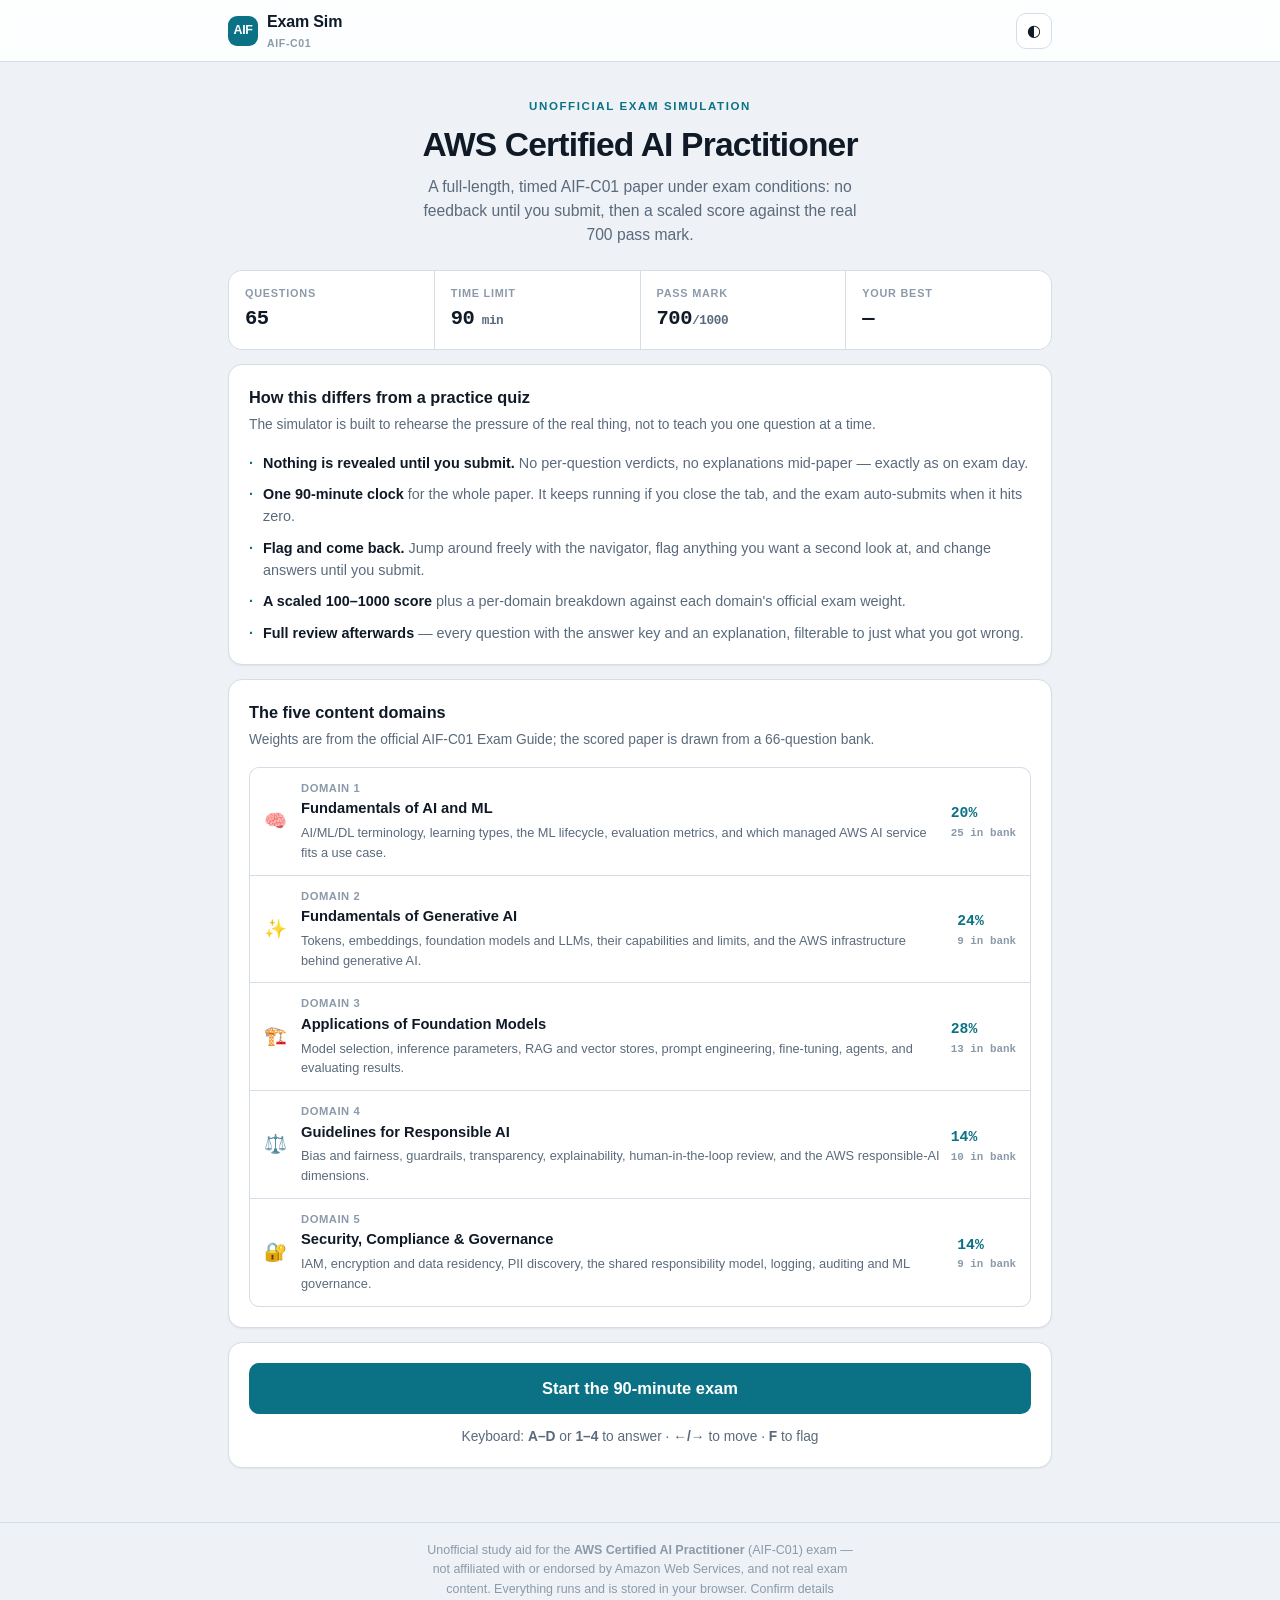
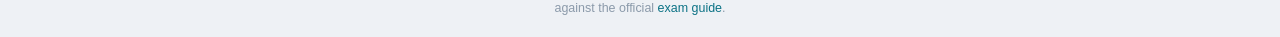
==== index.html @ cd9b76d7 "AIF-C01 Exam Sim: full-length timed exam simulator A companion to the AIF-C01 Trainer that rehearses" ====
<!DOCTYPE html>
<html lang="en">
<head>
  <meta charset="UTF-8" />
  <meta name="viewport" content="width=device-width, initial-scale=1.0" />
  <meta name="description" content="A free, unofficial full-length exam simulator for the AWS Certified AI Practitioner (AIF-C01): 65 questions, a 90-minute clock, flag-for-review, and a scaled 100-1000 score against the real 700 pass mark." />
  <meta name="color-scheme" content="light dark" />
  <title>AIF-C01 Exam Sim — AWS Certified AI Practitioner</title>
  <link rel="stylesheet" href="./assets/css/styles.css" />
  <link rel="icon" href="data:image/svg+xml,%3Csvg xmlns='http://www.w3.org/2000/svg' viewBox='0 0 100 100'%3E%3Crect width='100' height='100' rx='22' fill='%230b7285'/%3E%3Ctext x='50' y='50' text-anchor='middle' dominant-baseline='central' font-family='monospace' font-size='44' font-weight='bold' fill='%23fff'%3E%E2%8F%B1%3C/text%3E%3C/svg%3E" />
</head>
<body>
  <header class="bar">
    <div class="bar__inner">
      <a class="brand" href="./">
        <span class="brand__mark">AIF</span>
        <span class="brand__name">Exam&nbsp;Sim<small>AIF-C01</small></span>
      </a>
      <span class="bar__spacer"></span>
      <div id="status" class="status" aria-live="off"></div>
      <button class="iconbtn" data-act="theme" aria-label="Toggle light or dark theme" title="Toggle theme">◐</button>
    </div>
  </header>

  <main id="app" class="app">
    <noscript>
      <div class="card">
        <h2 class="card__title">JavaScript required</h2>
        <p class="card__sub">This simulator runs entirely in your browser and needs JavaScript enabled.</p>
      </div>
    </noscript>
  </main>

  <div id="dialog"></div>

  <footer class="foot">
    <p>
      Unofficial study aid for the <strong>AWS Certified AI Practitioner</strong> (AIF-C01) exam — not affiliated with
      or endorsed by Amazon Web Services, and not real exam content. Everything runs and is stored in your browser.
      Confirm details against the official
      <a href="https://aws.amazon.com/certification/certified-ai-practitioner/" target="_blank" rel="noopener">exam guide</a>.
    </p>
  </footer>

  <!-- Classic scripts, no bundler: works on GitHub Pages and straight from file:// -->
  <script src="./assets/js/domains.js"></script>
  <script src="./assets/js/questions.js"></script>
  <script src="./assets/js/app.js"></script>
</body>
</html>
---- assets/css/styles.css ----
/* ===== AIF-C01 Exam Sim — styles ========================================= */
/* An exam-console look: cool slate surfaces, a cyan accent, and a monospace
   timer/navigator. Deliberately distinct from the AIF-C01 Trainer's
   AWS-orange quiz theme so the two apps never get confused for each other. */

:root {
  --bg: #eef1f5;
  --bg-elev: #ffffff;
  --bg-sunken: #e4e9ef;
  --text: #101a26;
  --text-dim: #5a6a7c;
  --text-faint: #8b9aaa;
  --border: #d5dde6;
  --border-strong: #b9c6d3;

  --accent: #0b7285;
  --accent-soft: #0b728514;
  --accent-ink: #ffffff;

  --flag: #b5830c;
  --good: #15803d;
  --mid: #b45309;
  --low: #b91c1c;

  --shadow: 0 1px 2px rgba(15, 30, 45, .05), 0 10px 30px rgba(15, 30, 45, .06);
  --shadow-sm: 0 1px 2px rgba(15, 30, 45, .06);
  --radius: 14px;
  --radius-sm: 10px;
  --maxw: 860px;
  --mono: ui-monospace, SFMono-Regular, "SF Mono", Menlo, Consolas, monospace;
  color-scheme: light;
}

:root[data-theme="dark"] {
  --bg: #0b1219;
  --bg-elev: #131e29;
  --bg-sunken: #0e1822;
  --text: #e8eef4;
  --text-dim: #93a5b6;
  --text-faint: #6b7d8f;
  --border: #22313f;
  --border-strong: #35485a;

  --accent: #22d3ee;
  --accent-soft: #22d3ee1a;
  --accent-ink: #06202a;

  --flag: #fbbf24;
  --good: #34d399;
  --mid: #fbbf24;
  --low: #f87171;

  --shadow: 0 1px 2px rgba(0, 0, 0, .5), 0 14px 36px rgba(0, 0, 0, .45);
  --shadow-sm: 0 1px 3px rgba(0, 0, 0, .45);
  color-scheme: dark;
}

* { box-sizing: border-box; }
html, body { margin: 0; }
body {
  font-family: -apple-system, BlinkMacSystemFont, "SF Pro Text", "Segoe UI", Roboto, Helvetica, Arial, sans-serif;
  background: var(--bg);
  color: var(--text);
  line-height: 1.55;
  -webkit-font-smoothing: antialiased;
  min-height: 100vh;
  display: flex;
  flex-direction: column;
}
a { color: var(--accent); }

/* ---------------------------------------------------------------- chrome -- */
.bar {
  position: sticky; top: 0; z-index: 20;
  background: color-mix(in srgb, var(--bg-elev) 88%, transparent);
  backdrop-filter: saturate(180%) blur(14px);
  -webkit-backdrop-filter: saturate(180%) blur(14px);
  border-bottom: 1px solid var(--border);
}
.bar__inner {
  max-width: var(--maxw); margin: 0 auto; padding: 10px 18px;
  display: flex; align-items: center; gap: 12px;
}
.brand { display: flex; align-items: center; gap: 9px; text-decoration: none; color: var(--text); font-weight: 700; }
.brand__mark {
  display: grid; place-items: center; width: 30px; height: 30px; flex: none;
  border-radius: 9px; background: var(--accent); color: var(--accent-ink);
  font-size: .78rem; font-weight: 800; letter-spacing: -.03em;
}
.brand__name { font-size: 1rem; letter-spacing: -.01em; }
.brand__name small { display: block; font-size: .66rem; font-weight: 600; color: var(--text-faint); letter-spacing: .06em; text-transform: uppercase; }
.bar__spacer { flex: 1; }

/* live exam status in the top bar */
.status { display: flex; align-items: center; gap: 10px; }
.clock {
  font-family: var(--mono); font-size: .95rem; font-weight: 700;
  padding: 5px 11px; border-radius: 9px; letter-spacing: .02em;
  background: var(--bg-sunken); border: 1px solid var(--border); color: var(--text);
  font-variant-numeric: tabular-nums;
}
.clock--warn { color: var(--mid); border-color: color-mix(in srgb, var(--mid) 50%, var(--border)); background: color-mix(in srgb, var(--mid) 12%, var(--bg-elev)); }
.clock--danger {
  color: var(--low); border-color: color-mix(in srgb, var(--low) 55%, var(--border));
  background: color-mix(in srgb, var(--low) 12%, var(--bg-elev));
  animation: pulse 1.4s ease-in-out infinite;
}
@keyframes pulse { 50% { opacity: .55; } }
.counter { font-family: var(--mono); font-size: .85rem; color: var(--text-dim); font-variant-numeric: tabular-nums; white-space: nowrap; }

.iconbtn {
  border: 1px solid var(--border); background: var(--bg-elev); color: var(--text);
  width: 36px; height: 36px; flex: none; border-radius: 10px; font-size: 1rem;
  cursor: pointer; display: grid; place-items: center;
  transition: transform .1s ease, border-color .15s ease;
}
.iconbtn:hover { border-color: var(--border-strong); }
.iconbtn:active { transform: scale(.92); }

.app { flex: 1; width: 100%; max-width: var(--maxw); margin: 0 auto; padding: 22px 18px 40px; }
.foot { border-top: 1px solid var(--border); padding: 18px; text-align: center; color: var(--text-faint); font-size: .78rem; }
.foot a { color: var(--accent); text-decoration: none; }
.foot a:hover { text-decoration: underline; }
.foot p { margin: 0 auto; max-width: 62ch; }

/* ---------------------------------------------------------------- shared -- */
.view { animation: rise .26s ease; }
@keyframes rise { from { opacity: 0; transform: translateY(6px); } to { opacity: 1; transform: none; } }

.card {
  background: var(--bg-elev); border: 1px solid var(--border);
  border-radius: var(--radius); padding: 20px; margin-bottom: 14px; box-shadow: var(--shadow-sm);
}
.card__title { margin: 0 0 4px; font-size: 1.02rem; font-weight: 700; }
.card__sub { margin: 0 0 16px; font-size: .86rem; color: var(--text-dim); }

.btn {
  border: 1px solid transparent; border-radius: var(--radius-sm); padding: 11px 18px;
  font-size: .95rem; font-weight: 650; cursor: pointer; font-family: inherit;
  transition: transform .08s ease, opacity .2s ease, border-color .15s ease, background .15s ease;
}
.btn:active { transform: scale(.975); }
.btn:disabled { opacity: .38; cursor: not-allowed; }
.btn--primary { background: var(--accent); color: var(--accent-ink); }
.btn--primary:hover:not(:disabled) { background: color-mix(in srgb, var(--accent) 88%, var(--text)); }
.btn--outline { background: var(--bg-elev); color: var(--text); border-color: var(--border-strong); }
.btn--outline:hover:not(:disabled) { border-color: var(--accent); color: var(--accent); }
.btn--ghost { background: transparent; color: var(--text-dim); }
.btn--ghost:hover:not(:disabled) { color: var(--accent); }
.btn--danger { background: var(--low); color: #fff; }
.btn--lg { padding: 15px 26px; font-size: 1.03rem; }
.btn--block { width: 100%; }
.row { display: flex; gap: 10px; flex-wrap: wrap; }
.row--end { justify-content: flex-end; }
.row--between { justify-content: space-between; align-items: center; }
.grow { flex: 1; }

.pill {
  display: inline-flex; align-items: center; gap: 5px;
  font-size: .7rem; font-weight: 750; text-transform: uppercase; letter-spacing: .05em;
  padding: 3px 9px; border-radius: 999px; white-space: nowrap;
  background: var(--accent-soft); color: var(--accent);
  border: 1px solid color-mix(in srgb, var(--accent) 28%, transparent);
}
.pill--flag { background: color-mix(in srgb, var(--flag) 14%, transparent); color: var(--flag); border-color: color-mix(in srgb, var(--flag) 32%, transparent); }
.pill--good { background: color-mix(in srgb, var(--good) 13%, transparent); color: var(--good); border-color: color-mix(in srgb, var(--good) 30%, transparent); }
.pill--low  { background: color-mix(in srgb, var(--low) 13%, transparent);  color: var(--low);  border-color: color-mix(in srgb, var(--low) 30%, transparent); }
.pill--mute { background: var(--bg-sunken); color: var(--text-dim); border-color: var(--border); }

.note {
  border-radius: var(--radius-sm); padding: 12px 14px; font-size: .86rem;
  border: 1px solid color-mix(in srgb, var(--mid) 40%, var(--border));
  background: color-mix(in srgb, var(--mid) 9%, var(--bg-elev));
}
.note strong { color: var(--text); }

/* ------------------------------------------------------------ intro view -- */
.hero { text-align: center; padding: 14px 0 22px; }
.hero__eyebrow { font-size: .72rem; font-weight: 750; text-transform: uppercase; letter-spacing: .14em; color: var(--accent); margin: 0 0 10px; }
.hero__title { font-size: 2.1rem; font-weight: 800; letter-spacing: -.025em; margin: 0 0 10px; line-height: 1.15; }
.hero__sub { color: var(--text-dim); max-width: 50ch; margin: 0 auto; font-size: .98rem; }

.specs { display: grid; grid-template-columns: repeat(2, 1fr); gap: 1px; background: var(--border); border: 1px solid var(--border); border-radius: var(--radius); overflow: hidden; }
@media (min-width: 620px) { .specs { grid-template-columns: repeat(4, 1fr); } }
.spec { background: var(--bg-elev); padding: 14px 16px; }
.spec__k { font-size: .68rem; font-weight: 750; text-transform: uppercase; letter-spacing: .07em; color: var(--text-faint); }
.spec__v { font-size: 1.28rem; font-weight: 800; font-family: var(--mono); letter-spacing: -.02em; margin-top: 2px; font-variant-numeric: tabular-nums; }
.spec__v small { font-family: inherit; font-size: .62em; font-weight: 700; color: var(--text-dim); }

.rules { list-style: none; margin: 0; padding: 0; display: grid; gap: 9px; }
.rules li { display: flex; gap: 10px; font-size: .9rem; color: var(--text-dim); align-items: flex-start; }
.rules li b { color: var(--text); font-weight: 650; }
.rules__mark { flex: none; color: var(--accent); font-weight: 800; }

.blueprint { display: grid; gap: 1px; background: var(--border); border: 1px solid var(--border); border-radius: var(--radius-sm); overflow: hidden; }
.bp {
  display: grid; grid-template-columns: 26px 1fr auto; gap: 11px; align-items: center;
  background: var(--bg-elev); padding: 12px 14px;
}
.bp__icon { font-size: 1.15rem; }
.bp__name { font-weight: 650; font-size: .92rem; }
.bp__code { font-size: .7rem; color: var(--text-faint); font-weight: 700; text-transform: uppercase; letter-spacing: .05em; }
.bp__blurb { font-size: .8rem; color: var(--text-dim); margin-top: 3px; }
.bp__w { font-family: var(--mono); font-weight: 750; font-size: .92rem; color: var(--accent); white-space: nowrap; }
.bp__n { display: block; font-family: var(--mono); font-size: .68rem; color: var(--text-faint); font-weight: 600; text-align: right; }

.history { list-style: none; margin: 0; padding: 0; display: grid; gap: 8px; }
.history li {
  display: flex; align-items: center; gap: 10px; font-size: .86rem;
  background: var(--bg-sunken); border: 1px solid var(--border);
  border-radius: var(--radius-sm); padding: 9px 13px;
}
.history__score { font-family: var(--mono); font-weight: 800; font-size: 1rem; font-variant-numeric: tabular-nums; }
.history__when { color: var(--text-faint); font-size: .78rem; margin-left: auto; }

/* ------------------------------------------------------------- exam view -- */
.track { height: 3px; background: var(--bg-sunken); position: sticky; top: 56px; z-index: 19; }
.track span { display: block; height: 100%; background: var(--accent); transition: width .25s ease; }

.qhead { display: flex; align-items: center; gap: 10px; flex-wrap: wrap; margin-bottom: 14px; }
.qhead__n { font-family: var(--mono); font-size: .8rem; font-weight: 750; color: var(--text-dim); letter-spacing: .02em; }

.qprompt { margin: 0 0 6px; font-size: 1.22rem; font-weight: 700; line-height: 1.42; letter-spacing: -.01em; }
.qhint { margin: 0 0 16px; font-size: .8rem; color: var(--text-faint); font-weight: 600; }

.opts { display: grid; gap: 9px; }
.opt {
  display: grid; grid-template-columns: 26px 1fr; gap: 12px; align-items: start; text-align: left; width: 100%;
  background: var(--bg-sunken); border: 1.5px solid var(--border); border-radius: var(--radius-sm);
  padding: 13px 14px; color: var(--text); font-family: inherit; font-size: .96rem; line-height: 1.45;
  cursor: pointer; transition: border-color .14s, background .14s;
}
.opt:not(:disabled):hover { border-color: var(--border-strong); background: var(--bg-elev); }
.opt:disabled { cursor: default; }
.opt__key {
  flex: none; width: 26px; height: 26px; display: grid; place-items: center;
  border: 1.5px solid var(--border-strong); border-radius: 50%;
  font-family: var(--mono); font-size: .78rem; font-weight: 750; color: var(--text-dim);
  transition: background .14s, border-color .14s, color .14s;
}
.opt__key--box { border-radius: 7px; }
.opt__body { min-width: 0; }
.opt__tag { display: block; margin-top: 5px; font-size: .7rem; font-weight: 750; text-transform: uppercase; letter-spacing: .05em; }

.opt--on { border-color: var(--accent); background: color-mix(in srgb, var(--accent) 9%, var(--bg-elev)); }
.opt--on .opt__key { background: var(--accent); border-color: var(--accent); color: var(--accent-ink); }
.opt--right { border-color: var(--good); background: color-mix(in srgb, var(--good) 10%, var(--bg-elev)); }
.opt--right .opt__key { background: var(--good); border-color: var(--good); color: #fff; }
.opt--right .opt__tag { color: var(--good); }
.opt--wrong { border-color: var(--low); background: color-mix(in srgb, var(--low) 10%, var(--bg-elev)); }
.opt--wrong .opt__key { background: var(--low); border-color: var(--low); color: #fff; }
.opt--wrong .opt__tag { color: var(--low); }
.opt--missed { border-style: dashed; border-color: var(--good); background: color-mix(in srgb, var(--good) 5%, var(--bg-elev)); }
.opt--missed .opt__tag { color: var(--good); }

.navrow { display: flex; gap: 9px; align-items: center; margin-top: 18px; flex-wrap: wrap; }
.navrow .btn { min-width: 104px; }

/* the question navigator strip / grid */
.navstrip {
  position: sticky; bottom: 0; z-index: 18; margin: 18px -18px -40px; padding: 11px 18px 14px;
  background: color-mix(in srgb, var(--bg-elev) 92%, transparent);
  backdrop-filter: saturate(180%) blur(14px);
  -webkit-backdrop-filter: saturate(180%) blur(14px);
  border-top: 1px solid var(--border);
}
.navstrip__head { display: flex; align-items: center; gap: 10px; margin-bottom: 9px; font-size: .74rem; color: var(--text-faint); font-weight: 650; }
.navstrip__legend { display: flex; gap: 11px; flex-wrap: wrap; margin-left: auto; }
.lg { display: inline-flex; align-items: center; gap: 4px; }
.lg i { width: 9px; height: 9px; border-radius: 3px; border: 1.5px solid var(--border-strong); background: transparent; }
.lg--done i { background: var(--accent); border-color: var(--accent); }
.lg--flag i { background: var(--flag); border-color: var(--flag); }

.grid { display: grid; grid-template-columns: repeat(auto-fill, minmax(34px, 1fr)); gap: 5px; }
.dot {
  aspect-ratio: 1; display: grid; place-items: center; position: relative;
  border: 1.5px solid var(--border); border-radius: 7px; background: var(--bg-sunken);
  font-family: var(--mono); font-size: .7rem; font-weight: 700; color: var(--text-dim);
  cursor: pointer; font-variant-numeric: tabular-nums;
  transition: border-color .12s, background .12s, color .12s, transform .08s;
}
.dot:hover { border-color: var(--border-strong); }
.dot:active { transform: scale(.9); }
.dot--done { background: var(--accent); border-color: var(--accent); color: var(--accent-ink); }
.dot--flag::after {
  content: ""; position: absolute; top: -2px; right: -2px; width: 8px; height: 8px;
  border-radius: 50%; background: var(--flag); border: 1.5px solid var(--bg-elev);
}
.dot--now { outline: 2px solid var(--accent); outline-offset: 2px; }
.dot--right { background: var(--good); border-color: var(--good); color: #fff; }
.dot--wrong { background: var(--low); border-color: var(--low); color: #fff; }

/* --------------------------------------------------------- report / score */
.report { display: grid; gap: 18px; align-items: center; grid-template-columns: 1fr; text-align: center; }
@media (min-width: 620px) { .report { grid-template-columns: auto 1fr; text-align: left; } }
.gauge {
  --pct: 0; --ring: var(--accent);
  width: 148px; height: 148px; margin: 0 auto; border-radius: 50%; position: relative;
  display: grid; place-items: center;
  background: conic-gradient(var(--ring) calc(var(--pct) * 1%), var(--bg-sunken) 0);
}
.gauge::before { content: ""; position: absolute; inset: 11px; border-radius: 50%; background: var(--bg-elev); }
.gauge__in { position: relative; text-align: center; }
.gauge__score { font-family: var(--mono); font-size: 2.3rem; font-weight: 800; line-height: 1; letter-spacing: -.04em; font-variant-numeric: tabular-nums; }
.gauge__of { font-size: .66rem; font-weight: 700; color: var(--text-faint); text-transform: uppercase; letter-spacing: .08em; margin-top: 4px; }
.verdict { margin: 0 0 6px; font-size: 1.55rem; font-weight: 800; letter-spacing: -.02em; }
.verdict--pass { color: var(--good); }
.verdict--fail { color: var(--low); }
.report__line { margin: 0 0 4px; color: var(--text-dim); font-size: .92rem; }
.report__line b { color: var(--text); }
.report__pills { margin-top: 12px; display: flex; gap: 7px; flex-wrap: wrap; justify-content: center; }
@media (min-width: 620px) { .report__pills { justify-content: flex-start; } }

.bars { display: grid; gap: 15px; }
.barrow__top { display: flex; align-items: baseline; gap: 8px; margin-bottom: 6px; font-size: .88rem; }
.barrow__name { font-weight: 650; }
.barrow__w { font-size: .72rem; color: var(--text-faint); font-weight: 650; }
.barrow__val { margin-left: auto; font-family: var(--mono); font-weight: 750; font-variant-numeric: tabular-nums; }
.barrow__track { height: 9px; background: var(--bg-sunken); border-radius: 999px; overflow: hidden; position: relative; }
.barrow__track span { display: block; height: 100%; border-radius: 999px; transition: width .6s ease; }
.barrow__track::after {
  content: ""; position: absolute; top: -3px; bottom: -3px; left: 70%; width: 1.5px;
  background: var(--text-faint); opacity: .55;
}
.fill--good { background: var(--good); }
.fill--mid { background: var(--mid); }
.fill--low { background: var(--low); }
.bars__key { margin: 12px 0 0; font-size: .76rem; color: var(--text-faint); }

.reslinks { list-style: none; margin: 0; padding: 0; display: grid; gap: 7px; }
.reslinks a {
  display: flex; align-items: center; justify-content: space-between; gap: 10px;
  text-decoration: none; color: var(--accent); background: var(--bg-sunken);
  border: 1px solid var(--border); border-radius: var(--radius-sm);
  padding: 10px 13px; font-weight: 600; font-size: .89rem;
}
.reslinks a:hover { border-color: var(--accent); }
.reslinks__src { color: var(--text-faint); font-size: .68rem; font-weight: 750; text-transform: uppercase; letter-spacing: .05em; }
.weakdom { margin-bottom: 16px; }
.weakdom:last-child { margin-bottom: 0; }
.weakdom__h { margin: 0 0 8px; font-size: .95rem; }

/* ----------------------------------------------------------- review view -- */
.filters { display: inline-flex; background: var(--bg-sunken); border: 1px solid var(--border); border-radius: var(--radius-sm); padding: 3px; gap: 3px; flex-wrap: wrap; }
.filters__b { border: none; background: transparent; color: var(--text-dim); padding: 7px 14px; border-radius: 8px; font-weight: 650; font-size: .85rem; cursor: pointer; font-family: inherit; }
.filters__b--on { background: var(--accent); color: var(--accent-ink); }
.filters__b:disabled { opacity: .35; cursor: not-allowed; }

.rev { border-top: 1px solid var(--border); padding: 18px 0; }
.rev:first-of-type { border-top: none; padding-top: 4px; }
.rev:last-of-type { padding-bottom: 0; }
.rev__head { display: flex; align-items: center; gap: 8px; flex-wrap: wrap; margin-bottom: 9px; }
.rev__n { font-family: var(--mono); font-size: .78rem; font-weight: 750; color: var(--text-faint); }
.rev__prompt { margin: 0 0 12px; font-size: 1.02rem; font-weight: 650; line-height: 1.45; }
.rev__opts { display: grid; gap: 7px; }
.rev__opt {
  display: grid; grid-template-columns: 22px 1fr; gap: 10px; align-items: start;
  border: 1.5px solid var(--border); border-radius: var(--radius-sm);
  padding: 10px 12px; font-size: .9rem; line-height: 1.45; background: var(--bg-sunken);
}
.rev__key { font-family: var(--mono); font-size: .74rem; font-weight: 750; color: var(--text-dim); text-align: center; padding-top: 1px; }
.rev__opt--right { border-color: var(--good); background: color-mix(in srgb, var(--good) 9%, var(--bg-elev)); }
.rev__opt--right .rev__key { color: var(--good); }
.rev__opt--wrong { border-color: var(--low); background: color-mix(in srgb, var(--low) 9%, var(--bg-elev)); }
.rev__opt--wrong .rev__key { color: var(--low); }
.rev__tag { display: block; margin-top: 4px; font-size: .68rem; font-weight: 750; text-transform: uppercase; letter-spacing: .05em; }
.rev__tag--good { color: var(--good); }
.rev__tag--bad { color: var(--low); }
.rev__why {
  margin-top: 11px; padding: 12px 14px; border-radius: var(--radius-sm); font-size: .89rem;
  background: var(--accent-soft); border: 1px solid color-mix(in srgb, var(--accent) 24%, var(--border));
}
.rev__why b { display: block; margin-bottom: 3px; font-size: .72rem; text-transform: uppercase; letter-spacing: .06em; color: var(--accent); }
.empty { text-align: center; color: var(--text-dim); padding: 26px 0; font-size: .92rem; }

/* --------------------------------------------------------------- dialog --- */
.scrim {
  position: fixed; inset: 0; z-index: 50; display: grid; place-items: center; padding: 20px;
  background: rgba(8, 15, 22, .55); backdrop-filter: blur(3px); animation: rise .18s ease;
}
.dialog {
  background: var(--bg-elev); border: 1px solid var(--border); border-radius: var(--radius);
  box-shadow: var(--shadow); padding: 22px; max-width: 420px; width: 100%;
}
.dialog__title { margin: 0 0 8px; font-size: 1.1rem; font-weight: 750; }
.dialog__body { margin: 0 0 18px; color: var(--text-dim); font-size: .92rem; }
.dialog__body ul { margin: 10px 0 0; padding-left: 20px; }

.sr { position: absolute; width: 1px; height: 1px; overflow: hidden; clip: rect(0 0 0 0); white-space: nowrap; }

@media (max-width: 560px) {
  .brand__name small { display: none; }
  .hero__title { font-size: 1.7rem; }
  .navrow .btn { min-width: 0; flex: 1; }
  .gauge { width: 126px; height: 126px; }
}
@media (prefers-reduced-motion: reduce) {
  * { animation-duration: .01ms !important; transition-duration: .01ms !important; }
}
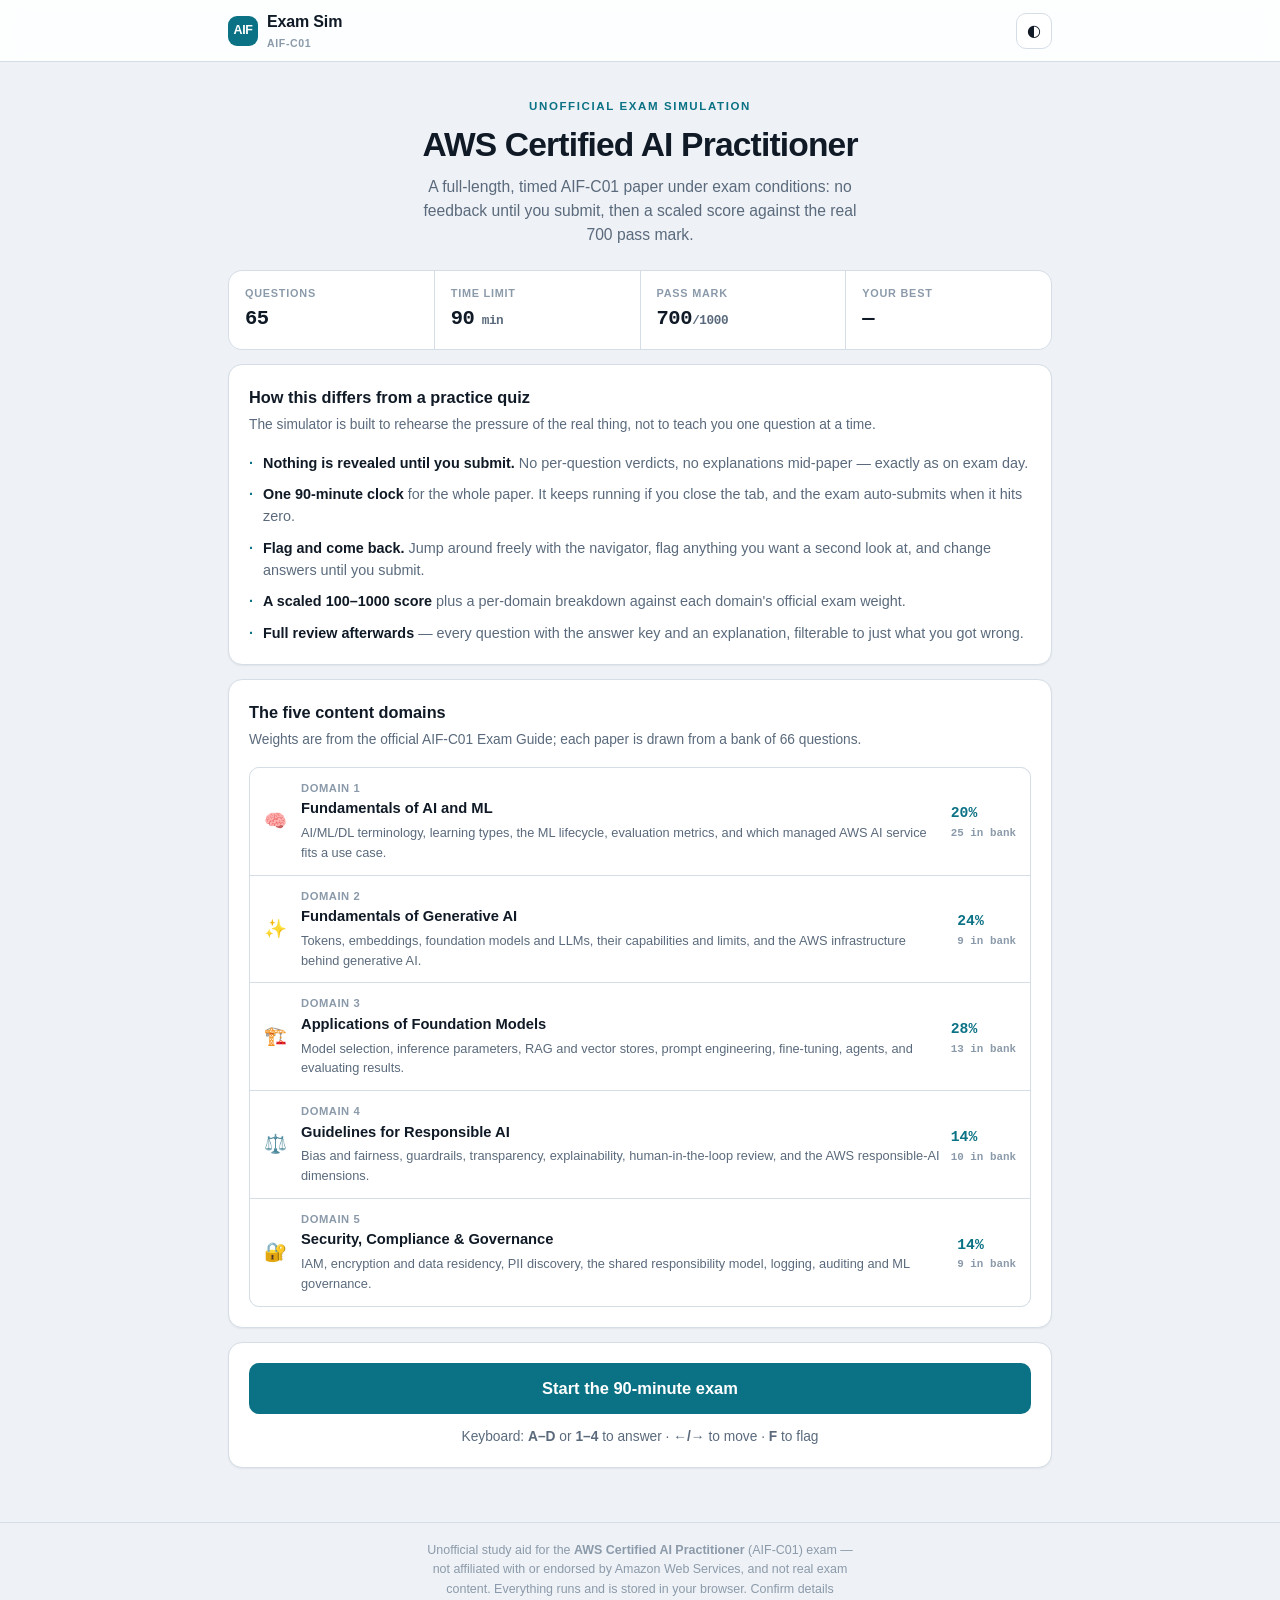
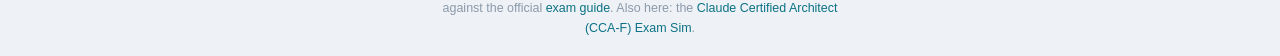
==== commit 4964e2c3: "Add CCA-F (Claude Certified Architect – Foundations) exam simulator - New ccaf.html page running the" ====
--- a/index.html
+++ b/index.html
@@ -39,6 +39,7 @@
       or endorsed by Amazon Web Services, and not real exam content. Everything runs and is stored in your browser.
       Confirm details against the official
       <a href="https://aws.amazon.com/certification/certified-ai-practitioner/" target="_blank" rel="noopener">exam guide</a>.
+      Also here: the <a href="./ccaf.html">Claude Certified Architect (CCA-F) Exam Sim</a>.
     </p>
   </footer>
 
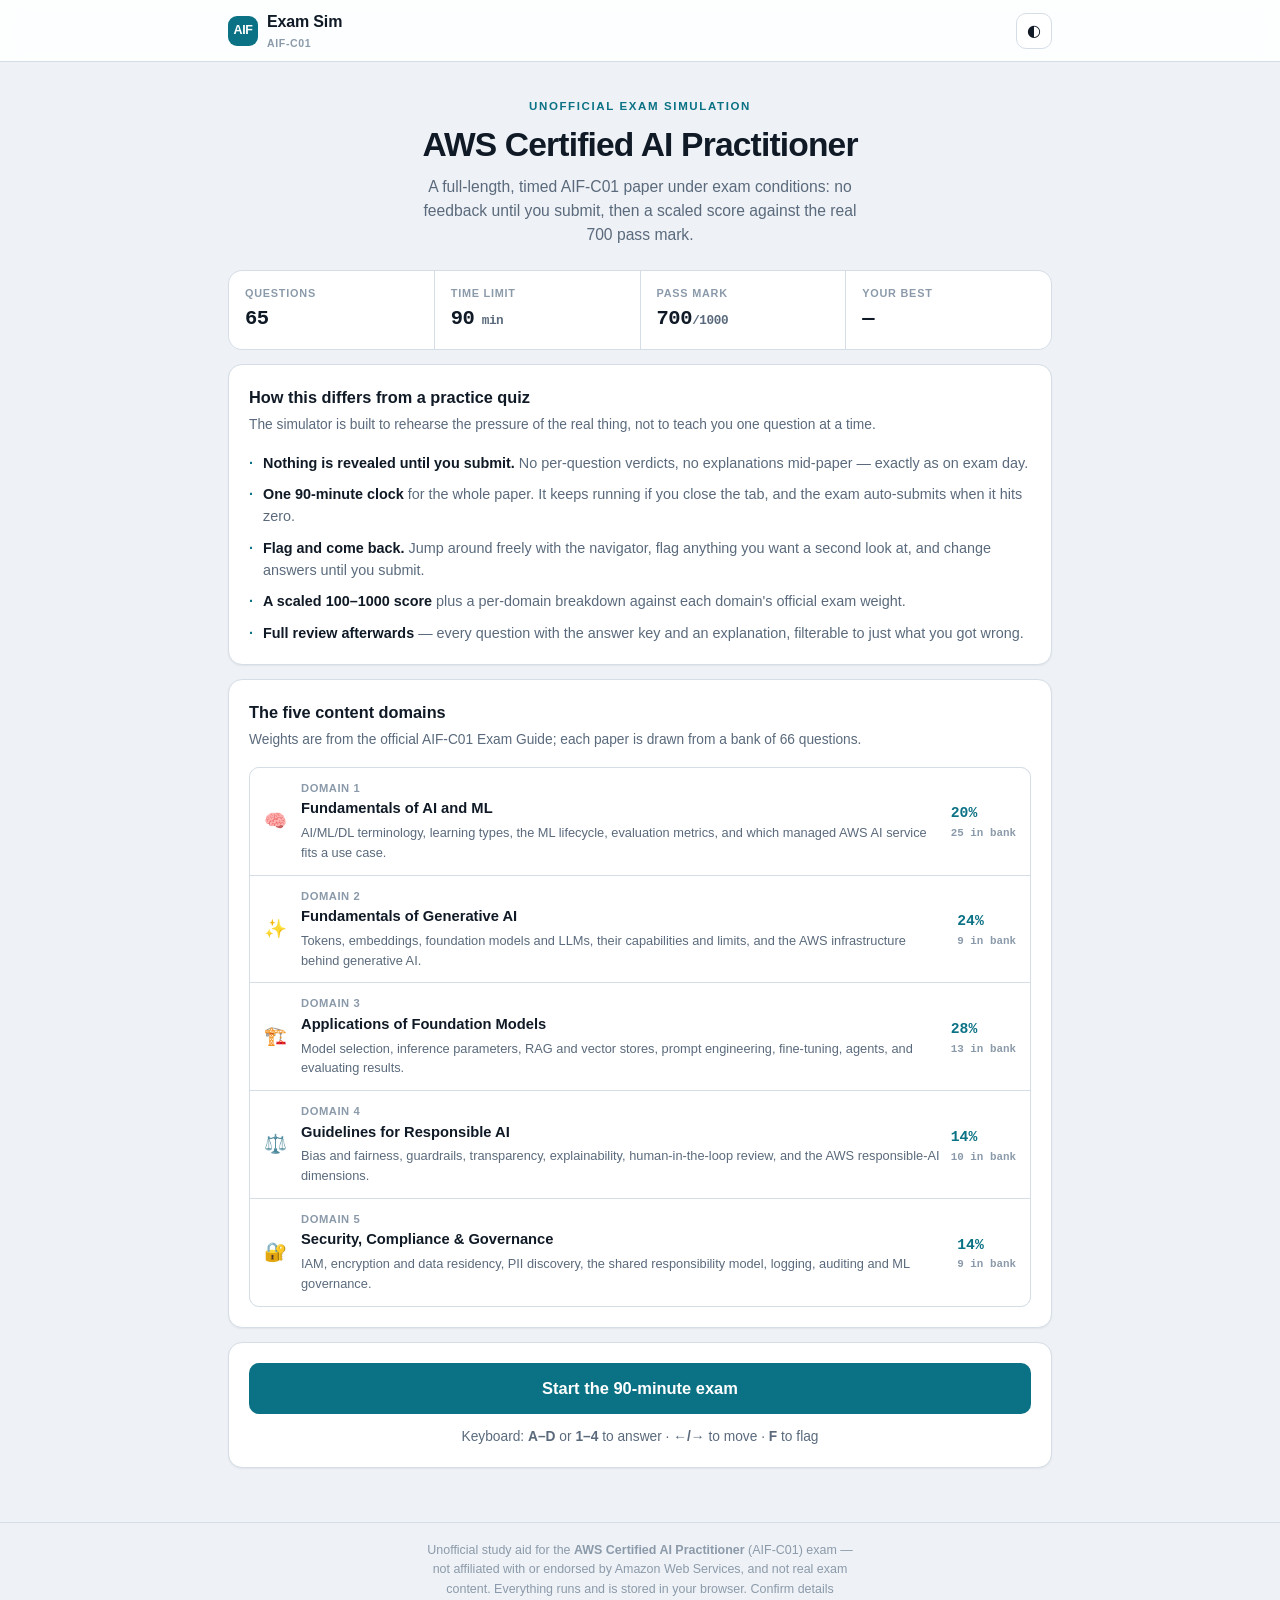
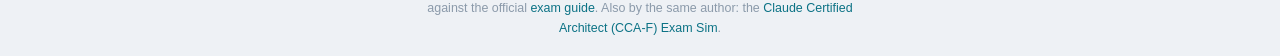
==== commit f80777f5: "Move the CCA-F simulator to its own repo The CCA-F Exam Sim now lives in DaNiELChIoRo/CCAFSimulator " ====
--- a/index.html
+++ b/index.html
@@ -39,7 +39,7 @@
       or endorsed by Amazon Web Services, and not real exam content. Everything runs and is stored in your browser.
       Confirm details against the official
       <a href="https://aws.amazon.com/certification/certified-ai-practitioner/" target="_blank" rel="noopener">exam guide</a>.
-      Also here: the <a href="./ccaf.html">Claude Certified Architect (CCA-F) Exam Sim</a>.
+      Also by the same author: the <a href="https://danielchioro.github.io/CCAFSimulator/">Claude Certified Architect (CCA-F) Exam Sim</a>.
     </p>
   </footer>
 
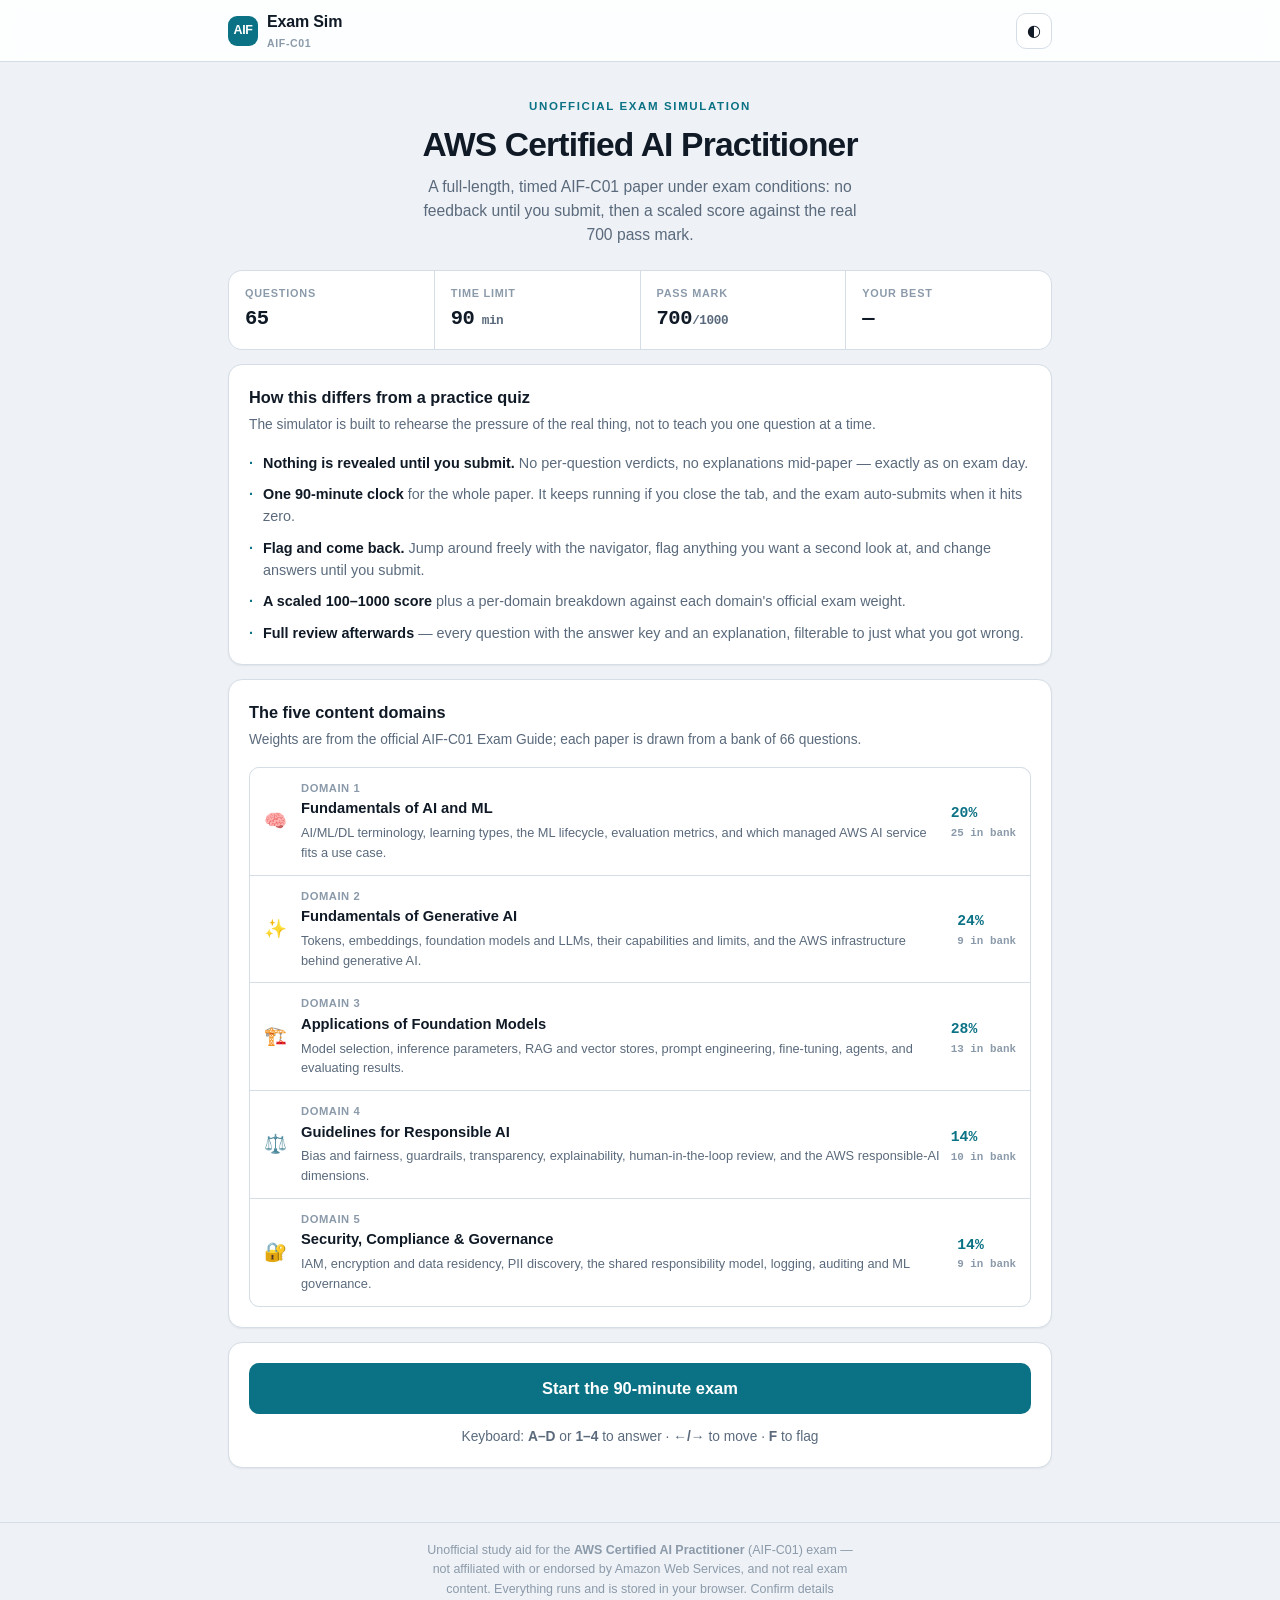
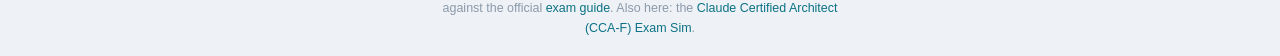
==== commit 57861963: "Keep the CCA-F simulator on this site at /ccaf.html Reverts "Move the CCA-F simulator to its own rep" ====
--- a/index.html
+++ b/index.html
@@ -39,7 +39,7 @@
       or endorsed by Amazon Web Services, and not real exam content. Everything runs and is stored in your browser.
       Confirm details against the official
       <a href="https://aws.amazon.com/certification/certified-ai-practitioner/" target="_blank" rel="noopener">exam guide</a>.
-      Also by the same author: the <a href="https://danielchioro.github.io/CCAFSimulator/">Claude Certified Architect (CCA-F) Exam Sim</a>.
+      Also here: the <a href="./ccaf.html">Claude Certified Architect (CCA-F) Exam Sim</a>.
     </p>
   </footer>
 
